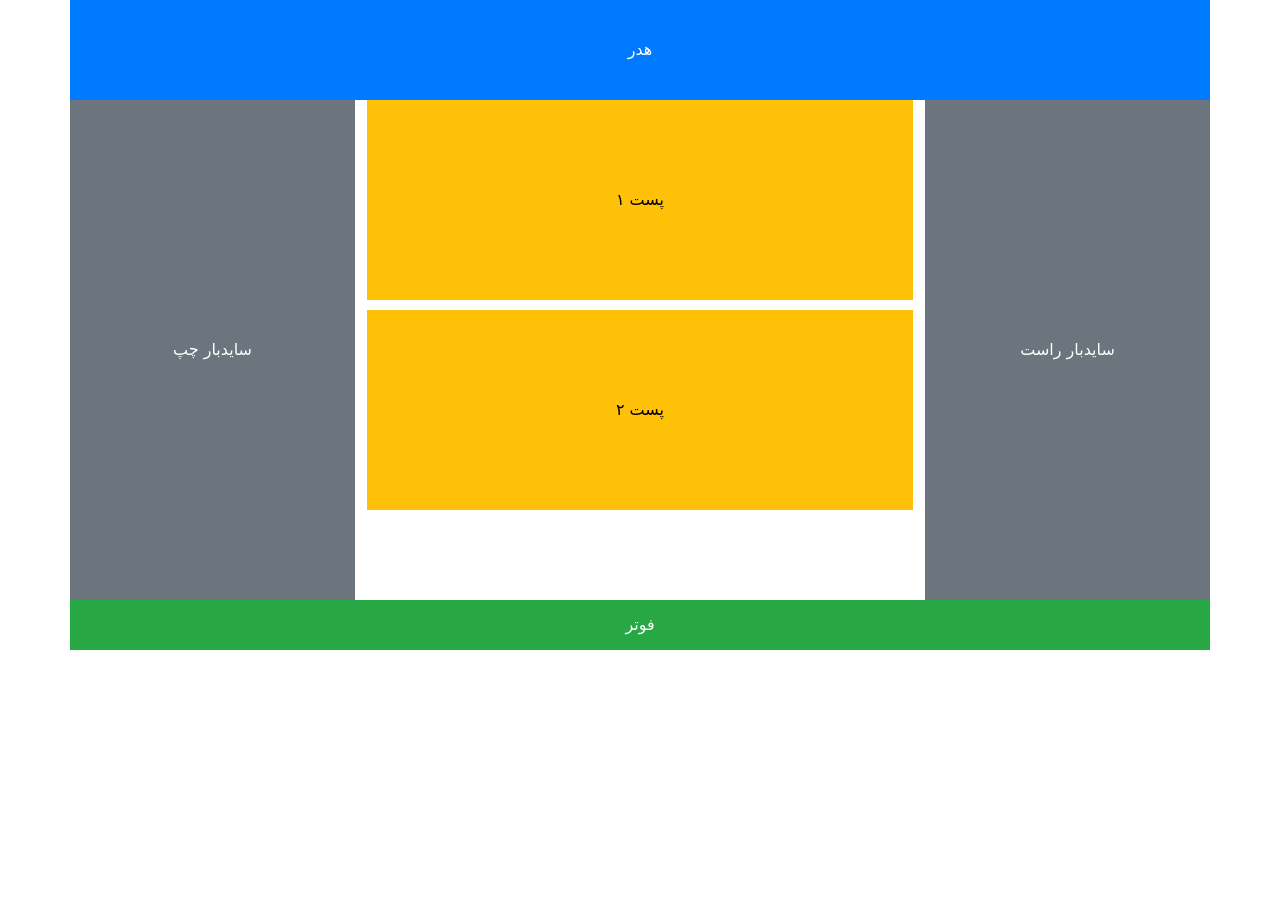
==== index.html @ 5835bd64 "Update index.html" ====
<!DOCTYPE html>
<html lang="fa">
<head>
    <meta charset="UTF-8">
    <meta name="viewport" content="width=device-width, initial-scale=1.0">
    <title>Bootstrap 5 Responsive Grid</title>
    <link href="https://cdn.jsdelivr.net/npm/bootstrap@5.3.0/dist/css/bootstrap.min.css" rel="stylesheet">
    <style>
        .header { height: 100px; background: #007bff; color: white; display: flex; align-items: center; justify-content: center; }
        .sidebar { height: 500px; background: #6c757d; color: white; display: flex; align-items: center; justify-content: center; }
        .post { height: 200px; background: #ffc107; color: black; display: flex; align-items: center; justify-content: center; margin-bottom: 10px; }
        .footer { height: 50px; background: #28a745; color: white; display: flex; align-items: center; justify-content: center; }
    </style>
</head>
<body>

<div class="container">
    <!-- هدر -->
    <div class="row">
        <div class="col-12 header">هدر</div>
    </div>

    <!-- محتوای اصلی -->
    <div class="row">
        <!-- سایدبار چپ (در موبایل زیر پست‌ها قرار می‌گیرد) -->
        <div class="col-md-3 col-12 sidebar">سایدبار چپ</div>
        
        <!-- پست‌ها (در موبایل تمام عرض را می‌گیرد) -->
        <div class="col-md-6 col-12">
            <div class="post">پست ۱</div>
            <div class="post">پست ۲</div>
        </div>

        <!-- سایدبار راست (در موبایل زیر پست‌ها قرار می‌گیرد) -->
        <div class="col-md-3 col-12 sidebar">سایدبار راست</div>
    </div>

    <!-- فوتر -->
    <div class="row">
        <div class="col-12 footer">فوتر</div>
    </div>
</div>

</body>
</html>
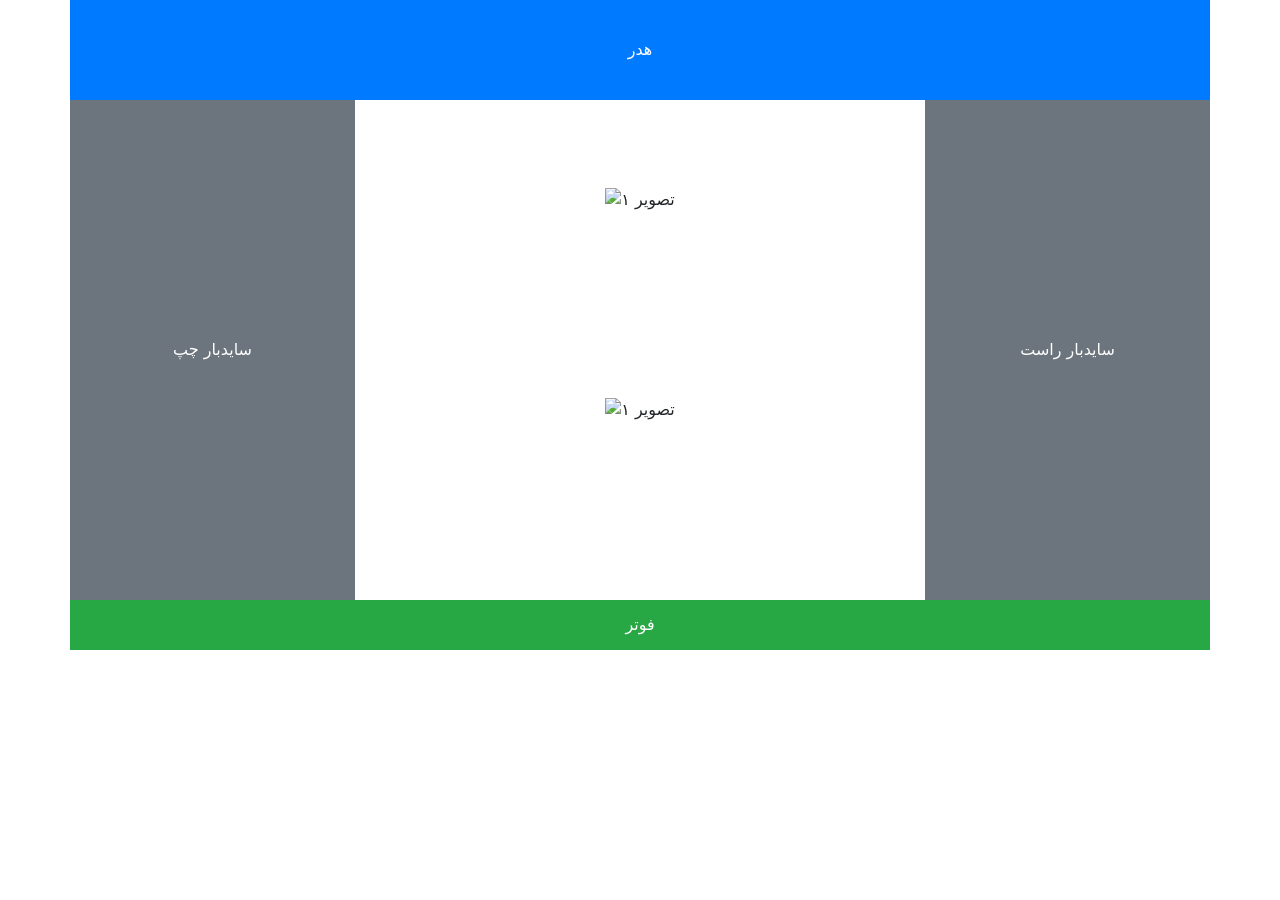
==== commit c7102182: "Update index.html" ====
--- a/index.html
+++ b/index.html
@@ -3,12 +3,12 @@
 <head>
     <meta charset="UTF-8">
     <meta name="viewport" content="width=device-width, initial-scale=1.0">
-    <title>Bootstrap 5 Responsive Grid</title>
+    <title>Bootstrap 5 Responsive Grid with Carousel</title>
     <link href="https://cdn.jsdelivr.net/npm/bootstrap@5.3.0/dist/css/bootstrap.min.css" rel="stylesheet">
     <style>
         .header { height: 100px; background: #007bff; color: white; display: flex; align-items: center; justify-content: center; }
         .sidebar { height: 500px; background: #6c757d; color: white; display: flex; align-items: center; justify-content: center; }
-        .post { height: 200px; background: #ffc107; color: black; display: flex; align-items: center; justify-content: center; margin-bottom: 10px; }
+        .post { height: 200px; display: flex; align-items: center; justify-content: center; margin-bottom: 10px; }
         .footer { height: 50px; background: #28a745; color: white; display: flex; align-items: center; justify-content: center; }
     </style>
 </head>
@@ -22,16 +22,78 @@
 
     <!-- محتوای اصلی -->
     <div class="row">
-        <!-- سایدبار چپ (در موبایل زیر پست‌ها قرار می‌گیرد) -->
+        <!-- سایدبار چپ -->
         <div class="col-md-3 col-12 sidebar">سایدبار چپ</div>
-        
-        <!-- پست‌ها (در موبایل تمام عرض را می‌گیرد) -->
+
+        <!-- پست‌ها -->
         <div class="col-md-6 col-12">
-            <div class="post">پست ۱</div>
-            <div class="post">پست ۲</div>
+            <!-- پست ۱ -->
+            <div class="post">
+                <div id="carouselPost1" class="carousel slide" data-bs-ride="carousel">
+                    <div class="carousel-indicators">
+                        <button type="button" data-bs-target="#carouselPost1" data-bs-slide-to="0" class="active"></button>
+                        <button type="button" data-bs-target="#carouselPost1" data-bs-slide-to="1"></button>
+                        <button type="button" data-bs-target="#carouselPost1" data-bs-slide-to="2"></button>
+                        <button type="button" data-bs-target="#carouselPost1" data-bs-slide-to="3"></button>
+                    </div>
+                    <div class="carousel-inner">
+                        <div class="carousel-item active">
+                            <img src="https://raw.githubusercontent.com/Arshiagh22/Arshiagh22.github.io/main/Photoroom-۲۰۲۵۰۱۲۰_۰۰۳۸۰۲.png" class="d-block w-100" alt="تصویر ۱">
+                        </div>
+                        <div class="carousel-item">
+                            <img src="https://raw.githubusercontent.com/Arshiagh22/Arshiagh22.github.io/main/Photoroom-۲۰۲۵۰۱۲۰_۰۰۳۹۳۹.png" class="d-block w-100" alt="تصویر ۲">
+                        </div>
+                        <div class="carousel-item">
+                            <img src="https://raw.githubusercontent.com/Arshiagh22/Arshiagh22.github.io/main/Photoroom-۲۰۲۵۰۱۲۰_۰۰۴۲۴۵.png" class="d-block w-100" alt="تصویر ۳">
+                        </div>
+                        <div class="carousel-item">
+                            <img src="https://raw.githubusercontent.com/Arshiagh22/Arshiagh22.github.io/main/Photoroom-۲۰۲۵۰۱۲۰_۰۰۴۵۱۲.png" class="d-block w-100" alt="تصویر ۴">
+                        </div>
+                    </div>
+                    <button class="carousel-control-prev" type="button" data-bs-target="#carouselPost1" data-bs-slide="prev">
+                        <span class="carousel-control-prev-icon"></span>
+                    </button>
+                    <button class="carousel-control-next" type="button" data-bs-target="#carouselPost1" data-bs-slide="next">
+                        <span class="carousel-control-next-icon"></span>
+                    </button>
+                </div>
+            </div>
+
+            <!-- پست ۲ -->
+            <div class="post">
+                <div id="carouselPost2" class="carousel slide" data-bs-ride="carousel">
+                    <div class="carousel-indicators">
+                        <button type="button" data-bs-target="#carouselPost2" data-bs-slide-to="0" class="active"></button>
+
+<button type="button" data-bs-target="#carouselPost2" data-bs-slide-to="1"></button>
+                        <button type="button" data-bs-target="#carouselPost2" data-bs-slide-to="2"></button>
+                        <button type="button" data-bs-target="#carouselPost2" data-bs-slide-to="3"></button>
+                    </div>
+                    <div class="carousel-inner">
+                        <div class="carousel-item active">
+                            <img src="https://raw.githubusercontent.com/Arshiagh22/Arshiagh22.github.io/main/Photoroom-۲۰۲۵۰۱۲۰_۰۰۴۹۴۷.png" class="d-block w-100" alt="تصویر ۱">
+                        </div>
+                        <div class="carousel-item">
+                            <img src="https://raw.githubusercontent.com/Arshiagh22/Arshiagh22.github.io/main/Photoroom-۲۰۲۵۰۱۲۰_۰۰۵۴۴۴.png" class="d-block w-100" alt="تصویر ۲">
+                        </div>
+                        <div class="carousel-item">
+                            <img src="https://raw.githubusercontent.com/Arshiagh22/Arshiagh22.github.io/main/Photoroom-۲۰۲۵۰۲۱۵_۲۲۲۱۱۱.png" class="d-block w-100" alt="تصویر ۳">
+                        </div>
+                        <div class="carousel-item">
+                            <img src="https://raw.githubusercontent.com/Arshiagh22/Arshiagh22.github.io/main/Photoroom-۲۰۲۵۰۲۱۶_۰۱۵۱۵۹.png" class="d-block w-100" alt="تصویر ۴">
+                        </div>
+                    </div>
+                    <button class="carousel-control-prev" type="button" data-bs-target="#carouselPost2" data-bs-slide="prev">
+                        <span class="carousel-control-prev-icon"></span>
+                    </button>
+                    <button class="carousel-control-next" type="button" data-bs-target="#carouselPost2" data-bs-slide="next">
+                        <span class="carousel-control-next-icon"></span>
+                    </button>
+                </div>
+            </div>
         </div>
 
-        <!-- سایدبار راست (در موبایل زیر پست‌ها قرار می‌گیرد) -->
+        <!-- سایدبار راست -->
         <div class="col-md-3 col-12 sidebar">سایدبار راست</div>
     </div>
 
@@ -41,5 +103,7 @@
     </div>
 </div>
 
+<script src="https://cdn.jsdelivr.net/npm/bootstrap@5.3.0/dist/js/bootstrap.bundle.min.js"></script>
+
 </body>
 </html>
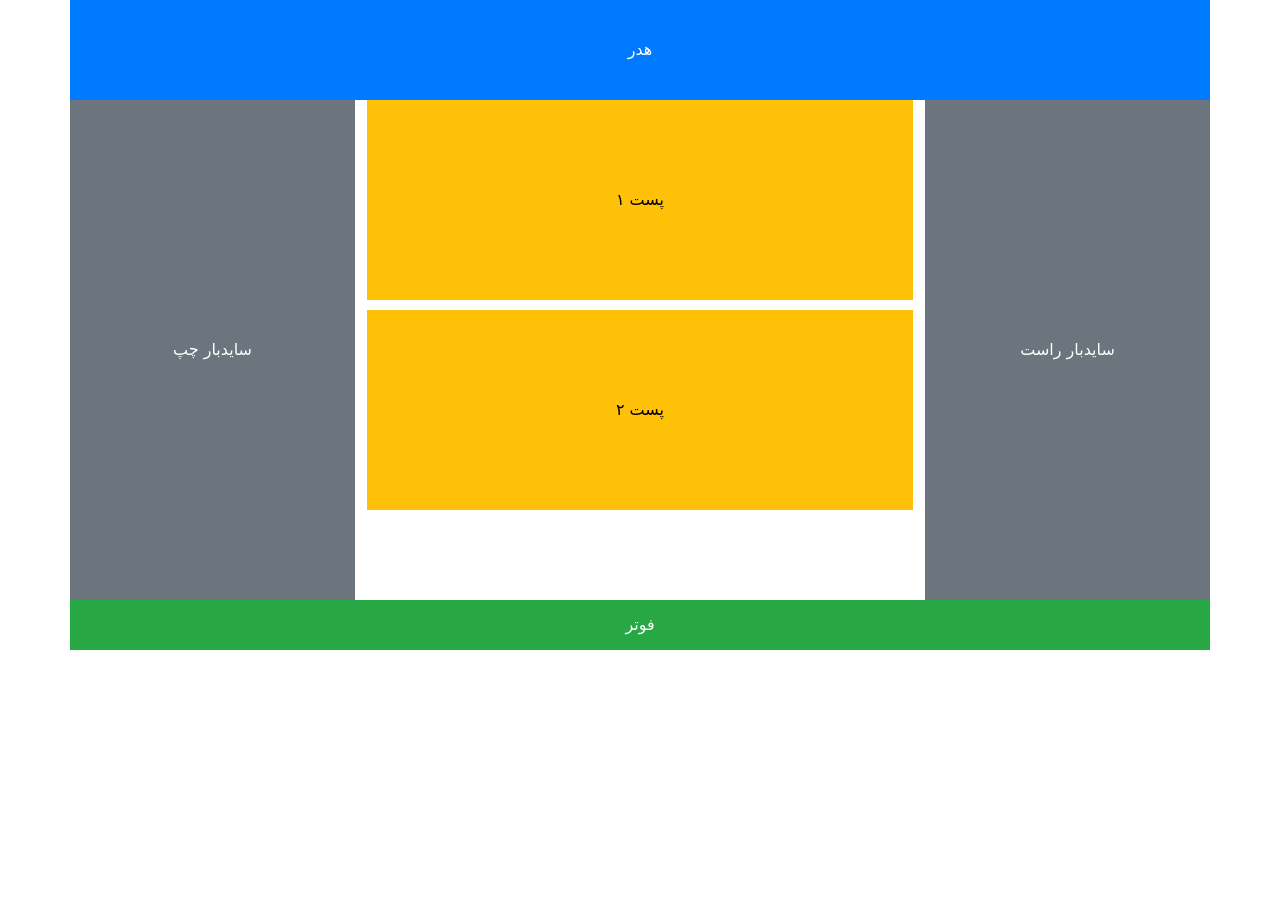
==== commit 847898b9: "Update index.html" ====
--- a/index.html
+++ b/index.html
@@ -3,12 +3,12 @@
 <head>
     <meta charset="UTF-8">
     <meta name="viewport" content="width=device-width, initial-scale=1.0">
-    <title>Bootstrap 5 Responsive Grid with Carousel</title>
+    <title>Bootstrap 5 Responsive Grid</title>
     <link href="https://cdn.jsdelivr.net/npm/bootstrap@5.3.0/dist/css/bootstrap.min.css" rel="stylesheet">
     <style>
         .header { height: 100px; background: #007bff; color: white; display: flex; align-items: center; justify-content: center; }
         .sidebar { height: 500px; background: #6c757d; color: white; display: flex; align-items: center; justify-content: center; }
-        .post { height: 200px; display: flex; align-items: center; justify-content: center; margin-bottom: 10px; }
+        .post { height: 200px; background: #ffc107; color: black; display: flex; align-items: center; justify-content: center; margin-bottom: 10px; }
         .footer { height: 50px; background: #28a745; color: white; display: flex; align-items: center; justify-content: center; }
     </style>
 </head>
@@ -22,78 +22,16 @@
 
     <!-- محتوای اصلی -->
     <div class="row">
-        <!-- سایدبار چپ -->
+        <!-- سایدبار چپ (در موبایل زیر پست‌ها قرار می‌گیرد) -->
         <div class="col-md-3 col-12 sidebar">سایدبار چپ</div>
-
-        <!-- پست‌ها -->
+        
+        <!-- پست‌ها (در موبایل تمام عرض را می‌گیرد) -->
         <div class="col-md-6 col-12">
-            <!-- پست ۱ -->
-            <div class="post">
-                <div id="carouselPost1" class="carousel slide" data-bs-ride="carousel">
-                    <div class="carousel-indicators">
-                        <button type="button" data-bs-target="#carouselPost1" data-bs-slide-to="0" class="active"></button>
-                        <button type="button" data-bs-target="#carouselPost1" data-bs-slide-to="1"></button>
-                        <button type="button" data-bs-target="#carouselPost1" data-bs-slide-to="2"></button>
-                        <button type="button" data-bs-target="#carouselPost1" data-bs-slide-to="3"></button>
-                    </div>
-                    <div class="carousel-inner">
-                        <div class="carousel-item active">
-                            <img src="https://raw.githubusercontent.com/Arshiagh22/Arshiagh22.github.io/main/Photoroom-۲۰۲۵۰۱۲۰_۰۰۳۸۰۲.png" class="d-block w-100" alt="تصویر ۱">
-                        </div>
-                        <div class="carousel-item">
-                            <img src="https://raw.githubusercontent.com/Arshiagh22/Arshiagh22.github.io/main/Photoroom-۲۰۲۵۰۱۲۰_۰۰۳۹۳۹.png" class="d-block w-100" alt="تصویر ۲">
-                        </div>
-                        <div class="carousel-item">
-                            <img src="https://raw.githubusercontent.com/Arshiagh22/Arshiagh22.github.io/main/Photoroom-۲۰۲۵۰۱۲۰_۰۰۴۲۴۵.png" class="d-block w-100" alt="تصویر ۳">
-                        </div>
-                        <div class="carousel-item">
-                            <img src="https://raw.githubusercontent.com/Arshiagh22/Arshiagh22.github.io/main/Photoroom-۲۰۲۵۰۱۲۰_۰۰۴۵۱۲.png" class="d-block w-100" alt="تصویر ۴">
-                        </div>
-                    </div>
-                    <button class="carousel-control-prev" type="button" data-bs-target="#carouselPost1" data-bs-slide="prev">
-                        <span class="carousel-control-prev-icon"></span>
-                    </button>
-                    <button class="carousel-control-next" type="button" data-bs-target="#carouselPost1" data-bs-slide="next">
-                        <span class="carousel-control-next-icon"></span>
-                    </button>
-                </div>
-            </div>
-
-            <!-- پست ۲ -->
-            <div class="post">
-                <div id="carouselPost2" class="carousel slide" data-bs-ride="carousel">
-                    <div class="carousel-indicators">
-                        <button type="button" data-bs-target="#carouselPost2" data-bs-slide-to="0" class="active"></button>
-
-<button type="button" data-bs-target="#carouselPost2" data-bs-slide-to="1"></button>
-                        <button type="button" data-bs-target="#carouselPost2" data-bs-slide-to="2"></button>
-                        <button type="button" data-bs-target="#carouselPost2" data-bs-slide-to="3"></button>
-                    </div>
-                    <div class="carousel-inner">
-                        <div class="carousel-item active">
-                            <img src="https://raw.githubusercontent.com/Arshiagh22/Arshiagh22.github.io/main/Photoroom-۲۰۲۵۰۱۲۰_۰۰۴۹۴۷.png" class="d-block w-100" alt="تصویر ۱">
-                        </div>
-                        <div class="carousel-item">
-                            <img src="https://raw.githubusercontent.com/Arshiagh22/Arshiagh22.github.io/main/Photoroom-۲۰۲۵۰۱۲۰_۰۰۵۴۴۴.png" class="d-block w-100" alt="تصویر ۲">
-                        </div>
-                        <div class="carousel-item">
-                            <img src="https://raw.githubusercontent.com/Arshiagh22/Arshiagh22.github.io/main/Photoroom-۲۰۲۵۰۲۱۵_۲۲۲۱۱۱.png" class="d-block w-100" alt="تصویر ۳">
-                        </div>
-                        <div class="carousel-item">
-                            <img src="https://raw.githubusercontent.com/Arshiagh22/Arshiagh22.github.io/main/Photoroom-۲۰۲۵۰۲۱۶_۰۱۵۱۵۹.png" class="d-block w-100" alt="تصویر ۴">
-                        </div>
-                    </div>
-                    <button class="carousel-control-prev" type="button" data-bs-target="#carouselPost2" data-bs-slide="prev">
-                        <span class="carousel-control-prev-icon"></span>
-                    </button>
-                    <button class="carousel-control-next" type="button" data-bs-target="#carouselPost2" data-bs-slide="next">
-                        <span class="carousel-control-next-icon"></span>
-                    </button>
-                </div>
-            </div>
+            <div class="post">پست ۱</div>
+            <div class="post">پست ۲</div>
         </div>
 
-        <!-- سایدبار راست -->
+        <!-- سایدبار راست (در موبایل زیر پست‌ها قرار می‌گیرد) -->
         <div class="col-md-3 col-12 sidebar">سایدبار راست</div>
     </div>
 
@@ -103,7 +41,5 @@
     </div>
 </div>
 
-<script src="https://cdn.jsdelivr.net/npm/bootstrap@5.3.0/dist/js/bootstrap.bundle.min.js"></script>
-
 </body>
 </html>
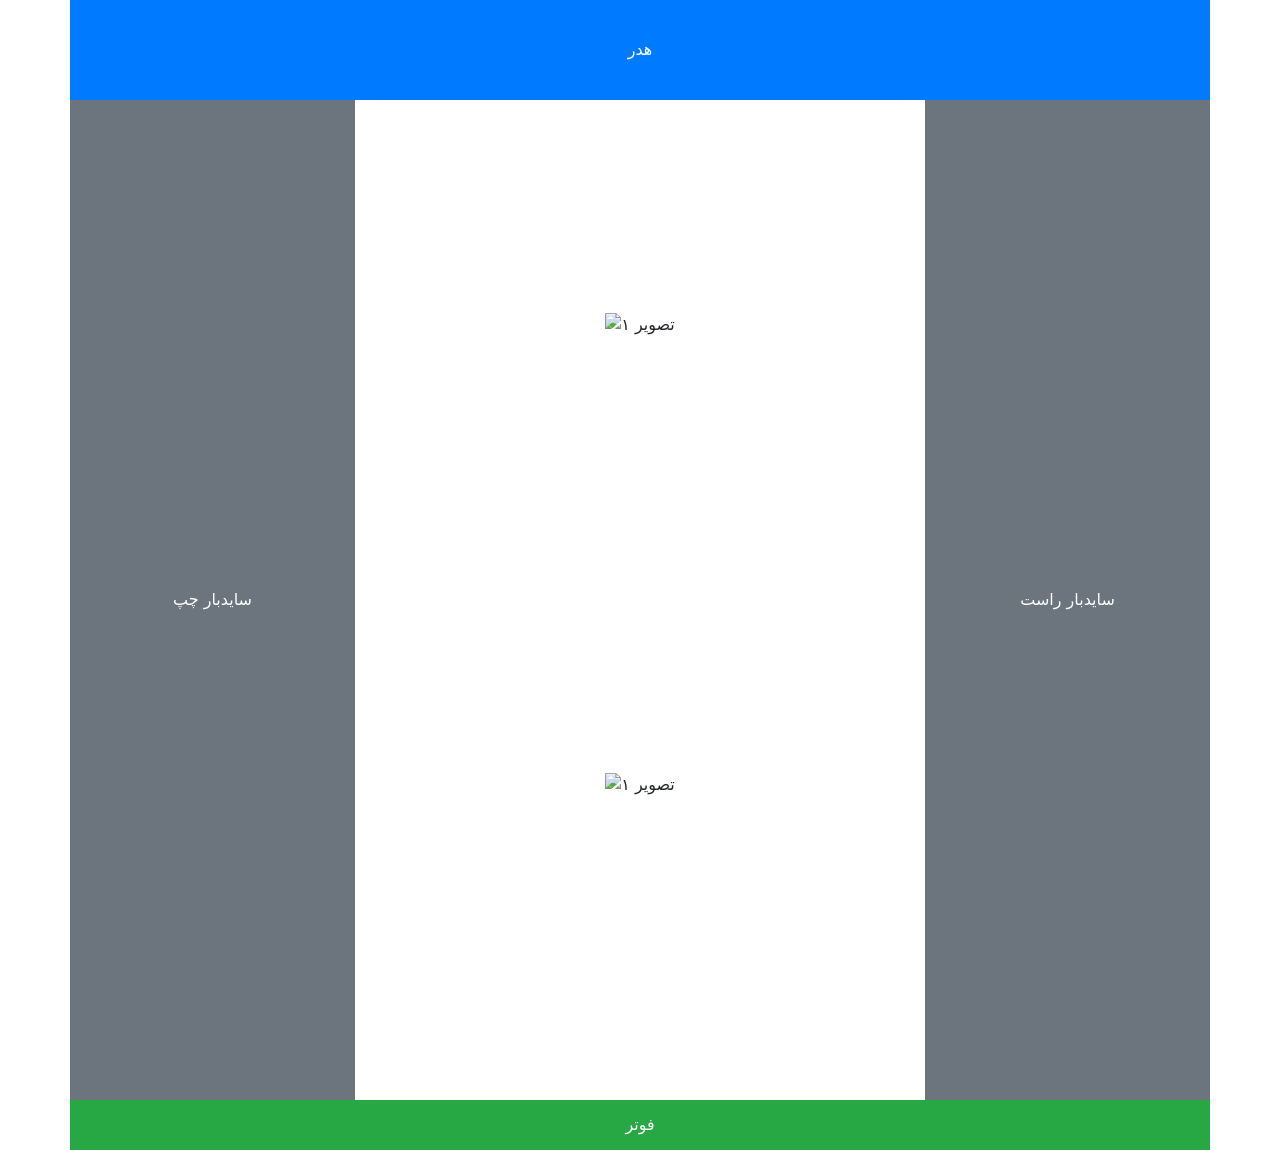
==== commit d2a8c06c: "Update index.html" ====
--- a/index.html
+++ b/index.html
@@ -3,12 +3,12 @@
 <head>
     <meta charset="UTF-8">
     <meta name="viewport" content="width=device-width, initial-scale=1.0">
-    <title>Bootstrap 5 Responsive Grid</title>
+    <title>Bootstrap 5 Responsive Grid with Carousel</title>
     <link href="https://cdn.jsdelivr.net/npm/bootstrap@5.3.0/dist/css/bootstrap.min.css" rel="stylesheet">
     <style>
         .header { height: 100px; background: #007bff; color: white; display: flex; align-items: center; justify-content: center; }
-        .sidebar { height: 500px; background: #6c757d; color: white; display: flex; align-items: center; justify-content: center; }
-        .post { height: 200px; background: #ffc107; color: black; display: flex; align-items: center; justify-content: center; margin-bottom: 10px; }
+        .sidebar { height: 1000px; background: #6c757d; color: white; display: flex; align-items: center; justify-content: center; }
+        .post { height: 450px; display: flex; align-items: center; justify-content: center; margin-bottom: 10px; }
         .footer { height: 50px; background: #28a745; color: white; display: flex; align-items: center; justify-content: center; }
     </style>
 </head>
@@ -22,16 +22,78 @@
 
     <!-- محتوای اصلی -->
     <div class="row">
-        <!-- سایدبار چپ (در موبایل زیر پست‌ها قرار می‌گیرد) -->
+        <!-- سایدبار چپ -->
         <div class="col-md-3 col-12 sidebar">سایدبار چپ</div>
-        
-        <!-- پست‌ها (در موبایل تمام عرض را می‌گیرد) -->
+
+        <!-- پست‌ها -->
         <div class="col-md-6 col-12">
-            <div class="post">پست ۱</div>
-            <div class="post">پست ۲</div>
+            <!-- پست ۱ -->
+            <div class="post">
+                <div id="carouselPost1" class="carousel slide" data-bs-ride="carousel">
+                    <div class="carousel-indicators">
+                        <button type="button" data-bs-target="#carouselPost1" data-bs-slide-to="0" class="active"></button>
+                        <button type="button" data-bs-target="#carouselPost1" data-bs-slide-to="1"></button>
+                        <button type="button" data-bs-target="#carouselPost1" data-bs-slide-to="2"></button>
+                        <button type="button" data-bs-target="#carouselPost1" data-bs-slide-to="3"></button>
+                    </div>
+                    <div class="carousel-inner">
+                        <div class="carousel-item active">
+                            <img src="https://raw.githubusercontent.com/Arshiagh22/Arshiagh22.github.io/main/Photoroom-۲۰۲۵۰۱۲۰_۰۰۳۸۰۲.png" class="d-block w-100" alt="تصویر ۱">
+                        </div>
+                        <div class="carousel-item">
+                            <img src="https://raw.githubusercontent.com/Arshiagh22/Arshiagh22.github.io/main/Photoroom-۲۰۲۵۰۱۲۰_۰۰۳۹۳۹.png" class="d-block w-100" alt="تصویر ۲">
+                        </div>
+                        <div class="carousel-item">
+                            <img src="https://raw.githubusercontent.com/Arshiagh22/Arshiagh22.github.io/main/Photoroom-۲۰۲۵۰۱۲۰_۰۰۴۲۴۵.png" class="d-block w-100" alt="تصویر ۳">
+                        </div>
+                        <div class="carousel-item">
+                            <img src="https://raw.githubusercontent.com/Arshiagh22/Arshiagh22.github.io/main/Photoroom-۲۰۲۵۰۱۲۰_۰۰۴۵۱۲.png" class="d-block w-100" alt="تصویر ۴">
+                        </div>
+                    </div>
+                    <button class="carousel-control-prev" type="button" data-bs-target="#carouselPost1" data-bs-slide="prev">
+                        <span class="carousel-control-prev-icon"></span>
+                    </button>
+                    <button class="carousel-control-next" type="button" data-bs-target="#carouselPost1" data-bs-slide="next">
+                        <span class="carousel-control-next-icon"></span>
+                    </button>
+                </div>
+            </div>
+
+            <!-- پست ۲ -->
+            <div class="post">
+                <div id="carouselPost2" class="carousel slide" data-bs-ride="carousel">
+                    <div class="carousel-indicators">
+                        <button type="button" data-bs-target="#carouselPost2" data-bs-slide-to="0" class="active"></button>
+
+<button type="button" data-bs-target="#carouselPost2" data-bs-slide-to="1"></button>
+                        <button type="button" data-bs-target="#carouselPost2" data-bs-slide-to="2"></button>
+                        <button type="button" data-bs-target="#carouselPost2" data-bs-slide-to="3"></button>
+                    </div>
+                    <div class="carousel-inner">
+                        <div class="carousel-item active">
+                            <img src="https://raw.githubusercontent.com/Arshiagh22/Arshiagh22.github.io/main/Photoroom-۲۰۲۵۰۱۲۰_۰۰۴۹۴۷.png" class="d-block w-100" alt="تصویر ۱">
+                        </div>
+                        <div class="carousel-item">
+                            <img src="https://raw.githubusercontent.com/Arshiagh22/Arshiagh22.github.io/main/Photoroom-۲۰۲۵۰۱۲۰_۰۰۵۴۴۴.png" class="d-block w-100" alt="تصویر ۲">
+                        </div>
+                        <div class="carousel-item">
+                            <img src="https://raw.githubusercontent.com/Arshiagh22/Arshiagh22.github.io/main/Photoroom-۲۰۲۵۰۲۱۵_۲۲۲۱۱۱.png" class="d-block w-100" alt="تصویر ۳">
+                        </div>
+                        <div class="carousel-item">
+                            <img src="https://raw.githubusercontent.com/Arshiagh22/Arshiagh22.github.io/main/Photoroom-۲۰۲۵۰۲۱۶_۰۱۵۱۵۹.png" class="d-block w-100" alt="تصویر ۴">
+                        </div>
+                    </div>
+                    <button class="carousel-control-prev" type="button" data-bs-target="#carouselPost2" data-bs-slide="prev">
+                        <span class="carousel-control-prev-icon"></span>
+                    </button>
+                    <button class="carousel-control-next" type="button" data-bs-target="#carouselPost2" data-bs-slide="next">
+                        <span class="carousel-control-next-icon"></span>
+                    </button>
+                </div>
+            </div>
         </div>
 
-        <!-- سایدبار راست (در موبایل زیر پست‌ها قرار می‌گیرد) -->
+        <!-- سایدبار راست -->
         <div class="col-md-3 col-12 sidebar">سایدبار راست</div>
     </div>
 
@@ -41,5 +103,7 @@
     </div>
 </div>
 
+<script src="https://cdn.jsdelivr.net/npm/bootstrap@5.3.0/dist/js/bootstrap.bundle.min.js"></script>
+
 </body>
-</html>
+                </html>
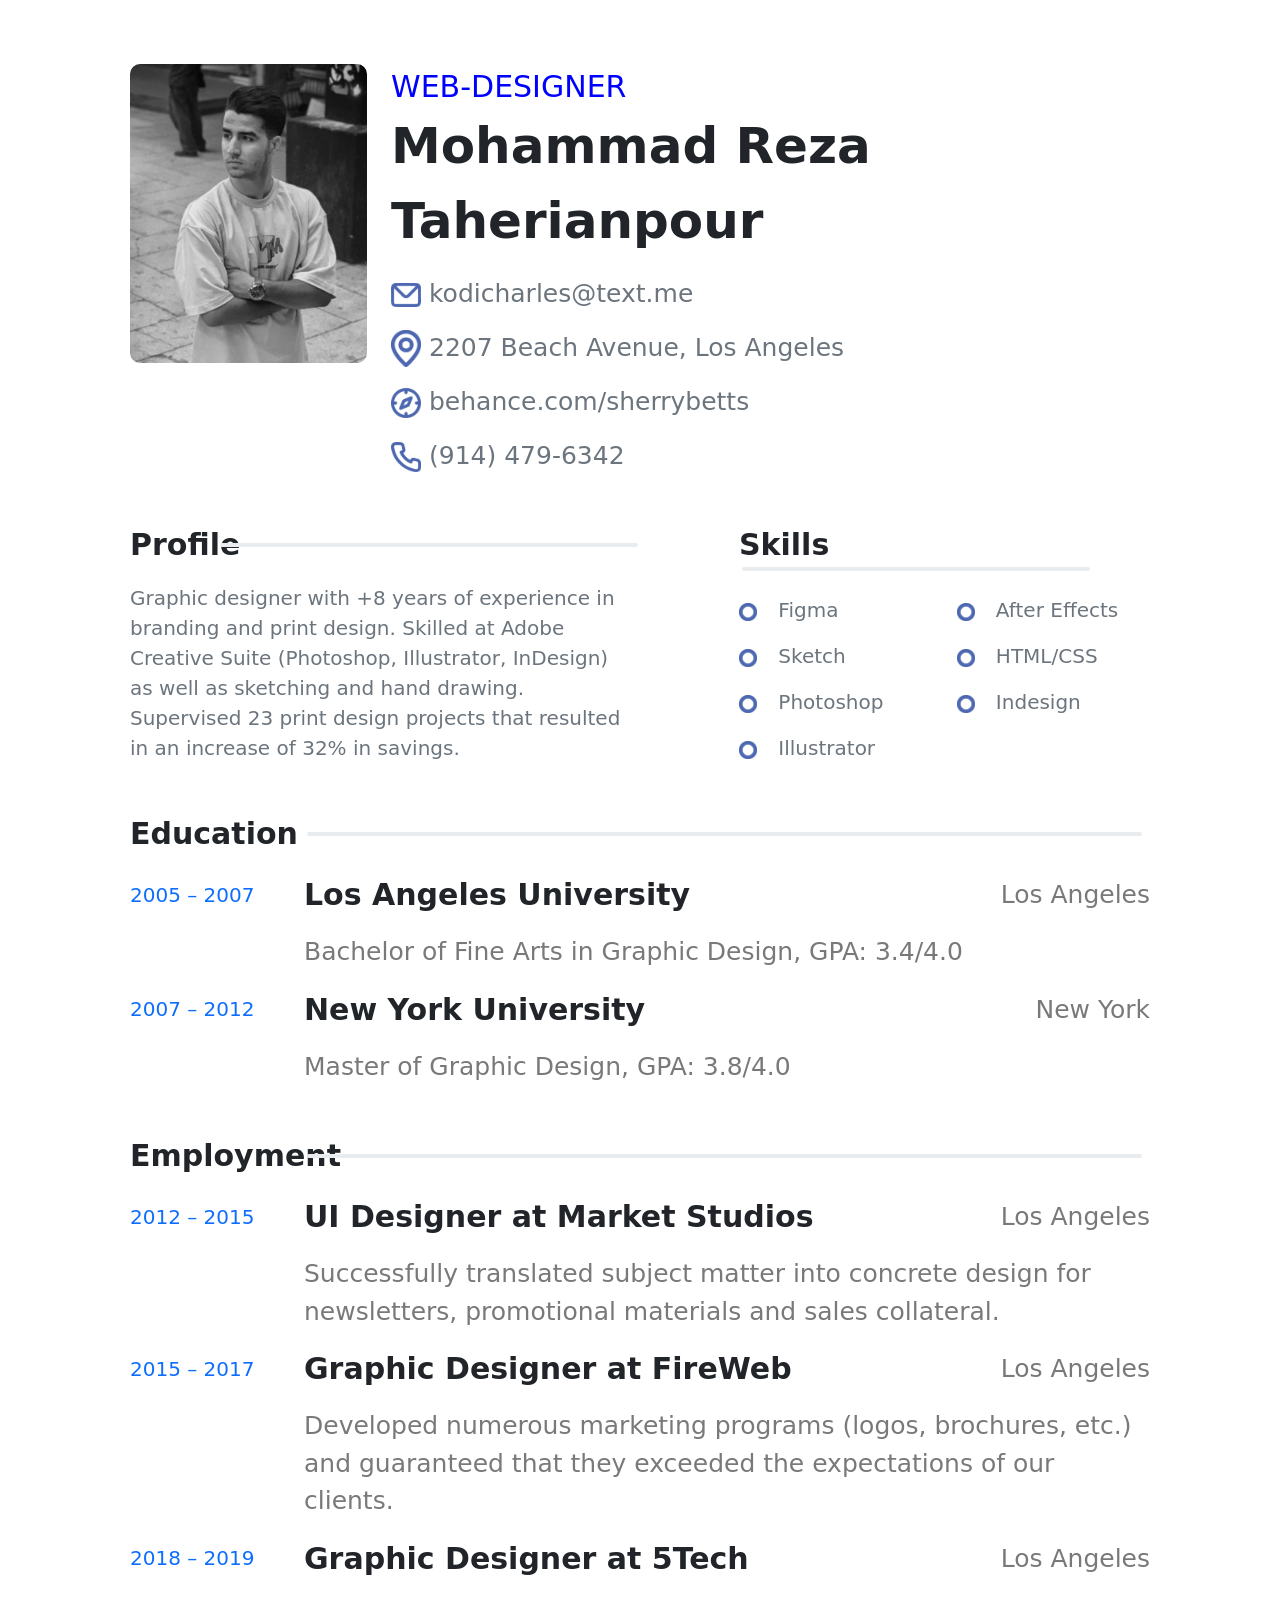
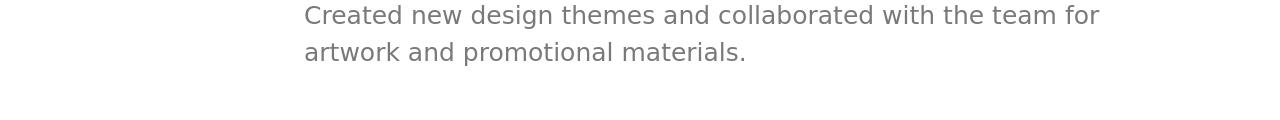
==== commit 9783a348: "Add files via upload" ====
--- a/index.html
+++ b/index.html
@@ -1,109 +1,233 @@
-<!DOCTYPE html>
-<html lang="fa">
-<head>
-    <meta charset="UTF-8">
-    <meta name="viewport" content="width=device-width, initial-scale=1.0">
-    <title>Bootstrap 5 Responsive Grid with Carousel</title>
-    <link href="https://cdn.jsdelivr.net/npm/bootstrap@5.3.0/dist/css/bootstrap.min.css" rel="stylesheet">
-    <style>
-        .header { height: 100px; background: #007bff; color: white; display: flex; align-items: center; justify-content: center; }
-        .sidebar { height: 1000px; background: #6c757d; color: white; display: flex; align-items: center; justify-content: center; }
-        .post { height: 450px; display: flex; align-items: center; justify-content: center; margin-bottom: 10px; }
-        .footer { height: 50px; background: #28a745; color: white; display: flex; align-items: center; justify-content: center; }
-    </style>
-</head>
-<body>
-
-<div class="container">
-    <!-- هدر -->
-    <div class="row">
-        <div class="col-12 header">هدر</div>
-    </div>
-
-    <!-- محتوای اصلی -->
-    <div class="row">
-        <!-- سایدبار چپ -->
-        <div class="col-md-3 col-12 sidebar">سایدبار چپ</div>
-
-        <!-- پست‌ها -->
-        <div class="col-md-6 col-12">
-            <!-- پست ۱ -->
-            <div class="post">
-                <div id="carouselPost1" class="carousel slide" data-bs-ride="carousel">
-                    <div class="carousel-indicators">
-                        <button type="button" data-bs-target="#carouselPost1" data-bs-slide-to="0" class="active"></button>
-                        <button type="button" data-bs-target="#carouselPost1" data-bs-slide-to="1"></button>
-                        <button type="button" data-bs-target="#carouselPost1" data-bs-slide-to="2"></button>
-                        <button type="button" data-bs-target="#carouselPost1" data-bs-slide-to="3"></button>
-                    </div>
-                    <div class="carousel-inner">
-                        <div class="carousel-item active">
-                            <img src="https://raw.githubusercontent.com/Arshiagh22/Arshiagh22.github.io/main/Photoroom-۲۰۲۵۰۱۲۰_۰۰۳۸۰۲.png" class="d-block w-100" alt="تصویر ۱">
-                        </div>
-                        <div class="carousel-item">
-                            <img src="https://raw.githubusercontent.com/Arshiagh22/Arshiagh22.github.io/main/Photoroom-۲۰۲۵۰۱۲۰_۰۰۳۹۳۹.png" class="d-block w-100" alt="تصویر ۲">
-                        </div>
-                        <div class="carousel-item">
-                            <img src="https://raw.githubusercontent.com/Arshiagh22/Arshiagh22.github.io/main/Photoroom-۲۰۲۵۰۱۲۰_۰۰۴۲۴۵.png" class="d-block w-100" alt="تصویر ۳">
-                        </div>
-                        <div class="carousel-item">
-                            <img src="https://raw.githubusercontent.com/Arshiagh22/Arshiagh22.github.io/main/Photoroom-۲۰۲۵۰۱۲۰_۰۰۴۵۱۲.png" class="d-block w-100" alt="تصویر ۴">
-                        </div>
-                    </div>
-                    <button class="carousel-control-prev" type="button" data-bs-target="#carouselPost1" data-bs-slide="prev">
-                        <span class="carousel-control-prev-icon"></span>
-                    </button>
-                    <button class="carousel-control-next" type="button" data-bs-target="#carouselPost1" data-bs-slide="next">
-                        <span class="carousel-control-next-icon"></span>
-                    </button>
-                </div>
-            </div>
-
-            <!-- پست ۲ -->
-            <div class="post">
-                <div id="carouselPost2" class="carousel slide" data-bs-ride="carousel">
-                    <div class="carousel-indicators">
-                        <button type="button" data-bs-target="#carouselPost2" data-bs-slide-to="0" class="active"></button>
-
-<button type="button" data-bs-target="#carouselPost2" data-bs-slide-to="1"></button>
-                        <button type="button" data-bs-target="#carouselPost2" data-bs-slide-to="2"></button>
-                        <button type="button" data-bs-target="#carouselPost2" data-bs-slide-to="3"></button>
-                    </div>
-                    <div class="carousel-inner">
-                        <div class="carousel-item active">
-                            <img src="https://raw.githubusercontent.com/Arshiagh22/Arshiagh22.github.io/main/Photoroom-۲۰۲۵۰۱۲۰_۰۰۴۹۴۷.png" class="d-block w-100" alt="تصویر ۱">
-                        </div>
-                        <div class="carousel-item">
-                            <img src="https://raw.githubusercontent.com/Arshiagh22/Arshiagh22.github.io/main/Photoroom-۲۰۲۵۰۱۲۰_۰۰۵۴۴۴.png" class="d-block w-100" alt="تصویر ۲">
-                        </div>
-                        <div class="carousel-item">
-                            <img src="https://raw.githubusercontent.com/Arshiagh22/Arshiagh22.github.io/main/Photoroom-۲۰۲۵۰۲۱۵_۲۲۲۱۱۱.png" class="d-block w-100" alt="تصویر ۳">
-                        </div>
-                        <div class="carousel-item">
-                            <img src="https://raw.githubusercontent.com/Arshiagh22/Arshiagh22.github.io/main/Photoroom-۲۰۲۵۰۲۱۶_۰۱۵۱۵۹.png" class="d-block w-100" alt="تصویر ۴">
-                        </div>
-                    </div>
-                    <button class="carousel-control-prev" type="button" data-bs-target="#carouselPost2" data-bs-slide="prev">
-                        <span class="carousel-control-prev-icon"></span>
-                    </button>
-                    <button class="carousel-control-next" type="button" data-bs-target="#carouselPost2" data-bs-slide="next">
-                        <span class="carousel-control-next-icon"></span>
-                    </button>
-                </div>
-            </div>
-        </div>
-
-        <!-- سایدبار راست -->
-        <div class="col-md-3 col-12 sidebar">سایدبار راست</div>
-    </div>
-
-    <!-- فوتر -->
-    <div class="row">
-        <div class="col-12 footer">فوتر</div>
-    </div>
-</div>
-
-<script src="https://cdn.jsdelivr.net/npm/bootstrap@5.3.0/dist/js/bootstrap.bundle.min.js"></script>
-
-</body>
-                </html>
+<!DOCTYPE html>
+<html lang="en">
+  <head>
+    <meta charset="UTF-8" />
+    <meta name="viewport" content="width=device-width, initial-scale=1.0" />
+    <title>Document</title>
+    <link
+      href="https://cdn.jsdelivr.net/npm/bootstrap@5.0.2/dist/css/bootstrap.min.css"
+      rel="stylesheet"
+      integrity="sha384-EVSTQN3/azprG1Anm3QDgpJLIm9Nao0Yz1ztcQTwFspd3yD65VohhpuuCOmLASjC"
+      crossorigin="anonymous"
+    />
+    <link href="style.css" rel="stylesheet" />
+  </head>
+  <body>
+    <div class="container-fluid">
+      <div class="row g-0 px-3">
+        <div class="col-lg-1 d-none d-lg-block"></div>
+        <div class="col-12 col-lg-10">
+          <div class="row pt-5 mt-3">
+            <!-- عکس پروفایل -->
+            <div class="col-12 col-md-4 col-lg-3 text-center mb-3">
+              <img class="pro img-fluid" src="/logo/me.png" alt="Profile" />
+            </div>
+            <div class="col-12 col-md-8 col-lg-9 text-center text-md-start">
+              <div class="me-pro">WEB-DESIGNER</div>
+              <div class="name">Mohammad Reza Taherianpour</div>
+              <!-- راه های ارتباطی -->
+              <div class="comm mt-3 text-secondary">
+                <img class="vec me-2" src="logo/email.png" />kodicharles@text.me
+              </div>
+              <div class="comm mt-3 text-secondary">
+                <img class="vec me-2" src="logo/map.png" />2207 Beach Avenue,
+                Los Angeles
+              </div>
+              <div class="comm mt-3 text-secondary">
+                <img
+                  class="vec me-2"
+                  src="logo/Safari.png"
+                />behance.com/sherrybetts
+              </div>
+              <div class="comm mt-3 text-secondary">
+                <img class="vec me-2" src="logo/phone.png" />(914) 479-6342
+              </div>
+            </div>
+          </div>
+        </div>
+      </div>
+
+      <!-- Profile & Skills -->
+      <div class="row g-0 px-3">
+        <div class="col-lg-1 d-none d-lg-block"></div>
+        <div class="col-12 col-lg-10">
+          <div class="row">
+            <!-- Profile -->
+            <div class="col-12 col-lg-6">
+              <div class="row mt-5 align-items-center">
+                <div class="text-b col-12 col-sm-3 col-lg-2">Profile</div>
+                <div class="progress col-12 col-sm-9 col-lg-10"></div>
+              </div>
+              <div class="fs-5 mt-3 text-secondary">
+                Graphic designer with +8 years of experience in branding and
+                print design. Skilled at Adobe Creative Suite (Photoshop,
+                Illustrator, InDesign) as well as sketching and hand drawing.
+                Supervised 23 print design projects that resulted in an increase
+                of 32% in savings.
+              </div>
+            </div>
+            <div class="col-lg-1 d-none d-lg-block"></div>
+            <!-- Skills -->
+            <div class="col-12 col-lg-5 mt-5">
+              <div class="row align-items-center">
+                <div class="text-b col-12 col-sm-3 col-lg-2">Skills</div>
+                <div class="progress col-12 col-sm-9 col-lg-10"></div>
+              </div>
+              <div class="row fs-5 mt-3 text-secondary">
+                <div class="col-6">
+                  <div class="mt-2">
+                    <img class="icon" src="logo/circle.png" /> Figma
+                  </div>
+                  <div class="mt-3">
+                    <img class="icon" src="logo/circle.png" /> Sketch
+                  </div>
+                  <div class="mt-3">
+                    <img class="icon" src="logo/circle.png" /> Photoshop
+                  </div>
+                  <div class="mt-3">
+                    <img class="icon" src="logo/circle.png" /> Illustrator
+                  </div>
+                </div>
+                <div class="col-6">
+                  <div class="mt-2">
+                    <img class="icon" src="logo/circle.png" /> After Effects
+                  </div>
+                  <div class="mt-3">
+                    <img class="icon" src="logo/circle.png" /> HTML/CSS
+                  </div>
+                  <div class="mt-3">
+                    <img class="icon" src="logo/circle.png" /> Indesign
+                  </div>
+                </div>
+              </div>
+            </div>
+          </div>
+        </div>
+      </div>
+
+      <!-- Education -->
+      <div class="row g-0 px-3">
+        <div class="col-lg-1 d-none d-lg-block"></div>
+        <div class="col-12 col-lg-10">
+          <div class="row mt-5 align-items-center">
+            <div class="text-b col-12 col-sm-3 col-lg-2">Education</div>
+            <div class="progress col-12 col-sm-9 col-lg-10"></div>
+          </div>
+          <!-- Los Angeles -->
+          <div class="row mt-3 align-items-center">
+            <div class="col-12 col-md-3 col-lg-2 text-primary fs-5">
+              2005 – 2007
+            </div>
+            <div class="col-12 col-md-6 col-lg-8 text-b">
+              Los Angeles University
+            </div>
+            <div class="col-12 col-md-3 col-lg-2 text-md-end con">
+              Los Angeles
+            </div>
+          </div>
+          <div class="row">
+            <div class="col-md-3 col-lg-2"></div>
+            <div class="col-md-9 col-lg-10 mt-3 con">
+              Bachelor of Fine Arts in Graphic Design, GPA: 3.4/4.0
+            </div>
+          </div>
+          <!-- New York -->
+          <div class="row mt-3 align-items-center">
+            <div class="col-12 col-md-3 col-lg-2 text-primary fs-5">
+              2007 – 2012
+            </div>
+            <div class="col-12 col-md-6 col-lg-8 text-b">
+              New York University
+            </div>
+            <div class="col-12 col-md-3 col-lg-2 text-md-end con">New York</div>
+          </div>
+          <div class="row">
+            <div class="col-md-3 col-lg-2"></div>
+            <div class="col-md-9 col-lg-10 mt-3 con">
+              Master of Graphic Design, GPA: 3.8/4.0
+            </div>
+          </div>
+        </div>
+      </div>
+
+      <!-- Employment -->
+      <div class="row g-0 mb-5 px-3">
+        <div class="col-lg-1 d-none d-lg-block"></div>
+        <div class="col-12 col-lg-10">
+          <div class="row mt-5 align-items-center">
+            <div class="text-b col-12 col-sm-3 col-lg-2">Employment</div>
+            <div class="progress col-12 col-sm-9 col-lg-10"></div>
+          </div>
+          <!-- UI Designer -->
+          <div class="row mt-3 align-items-center">
+            <div class="col-12 col-md-3 col-lg-2 text-primary fs-5">
+              2012 – 2015
+            </div>
+            <div class="col-12 col-md-6 col-lg-8 text-b">
+              UI Designer at Market Studios
+            </div>
+            <div class="col-12 col-md-3 col-lg-2 text-md-end con">
+              Los Angeles
+            </div>
+          </div>
+          <div class="row">
+            <div class="col-md-3 col-lg-2"></div>
+            <div class="col-md-9 col-lg-10 mt-3 con">
+              Successfully translated subject matter into concrete design for
+              newsletters, promotional materials and sales collateral.
+            </div>
+          </div>
+          <!-- Graphic Designer at FireWeb -->
+          <div class="row mt-3 align-items-center">
+            <div class="col-12 col-md-3 col-lg-2 text-primary fs-5">
+              2015 – 2017
+            </div>
+            <div class="col-12 col-md-6 col-lg-8 text-b">
+              Graphic Designer at FireWeb
+            </div>
+            <div class="col-12 col-md-3 col-lg-2 text-md-end con">
+              Los Angeles
+            </div>
+          </div>
+          <div class="row">
+            <div class="col-md-3 col-lg-2"></div>
+            <div class="col-md-9 col-lg-10 mt-3 con">
+              Developed numerous marketing programs (logos, brochures, etc.) and
+              guaranteed that they exceeded the expectations of our clients.
+            </div>
+          </div>
+          <!-- Graphic Designer at 5Tech -->
+          <div class="row mt-3 align-items-center">
+            <div class="col-12 col-md-3 col-lg-2 text-primary fs-5">
+              2018 – 2019
+            </div>
+            <div class="col-12 col-md-6 col-lg-8 text-b">
+              Graphic Designer at 5Tech
+            </div>
+            <div class="col-12 col-md-3 col-lg-2 text-md-end con">
+              Los Angeles
+            </div>
+          </div>
+          <div class="row">
+            <div class="col-md-3 col-lg-2"></div>
+            <div class="col-md-9 col-lg-10 mt-3 con">
+              Created new design themes and collaborated with the team for
+              artwork and promotional materials.
+            </div>
+          </div>
+        </div>
+      </div>
+    </div>
+
+    <script
+      src="https://cdn.jsdelivr.net/npm/@popperjs/core@2.9.2/dist/umd/popper.min.js"
+      integrity="sha384-IQsoLXl5PILFhosVNubq5LC7Qb9DXgDA9i+tQ8Zj3iwWAwPtgFTxbJ8NT4GN1R8p"
+      crossorigin="anonymous"
+    ></script>
+    <script
+      src="https://cdn.jsdelivr.net/npm/bootstrap@5.0.2/dist/js/bootstrap.min.js"
+      integrity="sha384-cVKIPhGWiC2Al4u+LWgxfKTRIcfu0JTxR+EQDz/bgldoEyl4H0zUF0QKbrJ0EcQF"
+      crossorigin="anonymous"
+    ></script>
+  </body>
+</html>
--- a/style.css
+++ b/style.css
@@ -0,0 +1,40 @@
+.pro {
+  width: 270px;
+  border-radius: 10px;
+}
+.me-pro {
+  font-size: 30px;
+  color: blue;
+}
+.name {
+  font-size: 50px;
+  font-weight: bold;
+}
+.vec {
+  width: 30px;
+}
+.comm {
+  font-size: 25px;
+}
+.text-b {
+  font-size: 30px;
+  font-weight: bold;
+}
+.progress {
+  height: 4px;
+}
+.icon {
+  width: 18px;
+  align-items: center;
+  margin-right: 15px;
+}
+.con {
+  color: rgb(121, 121, 121);
+  font-size: 25px;
+}
+@media (min-width: 570px) {
+  .progress {
+    width: 80%;
+    margin-left: 15px;
+  }
+}
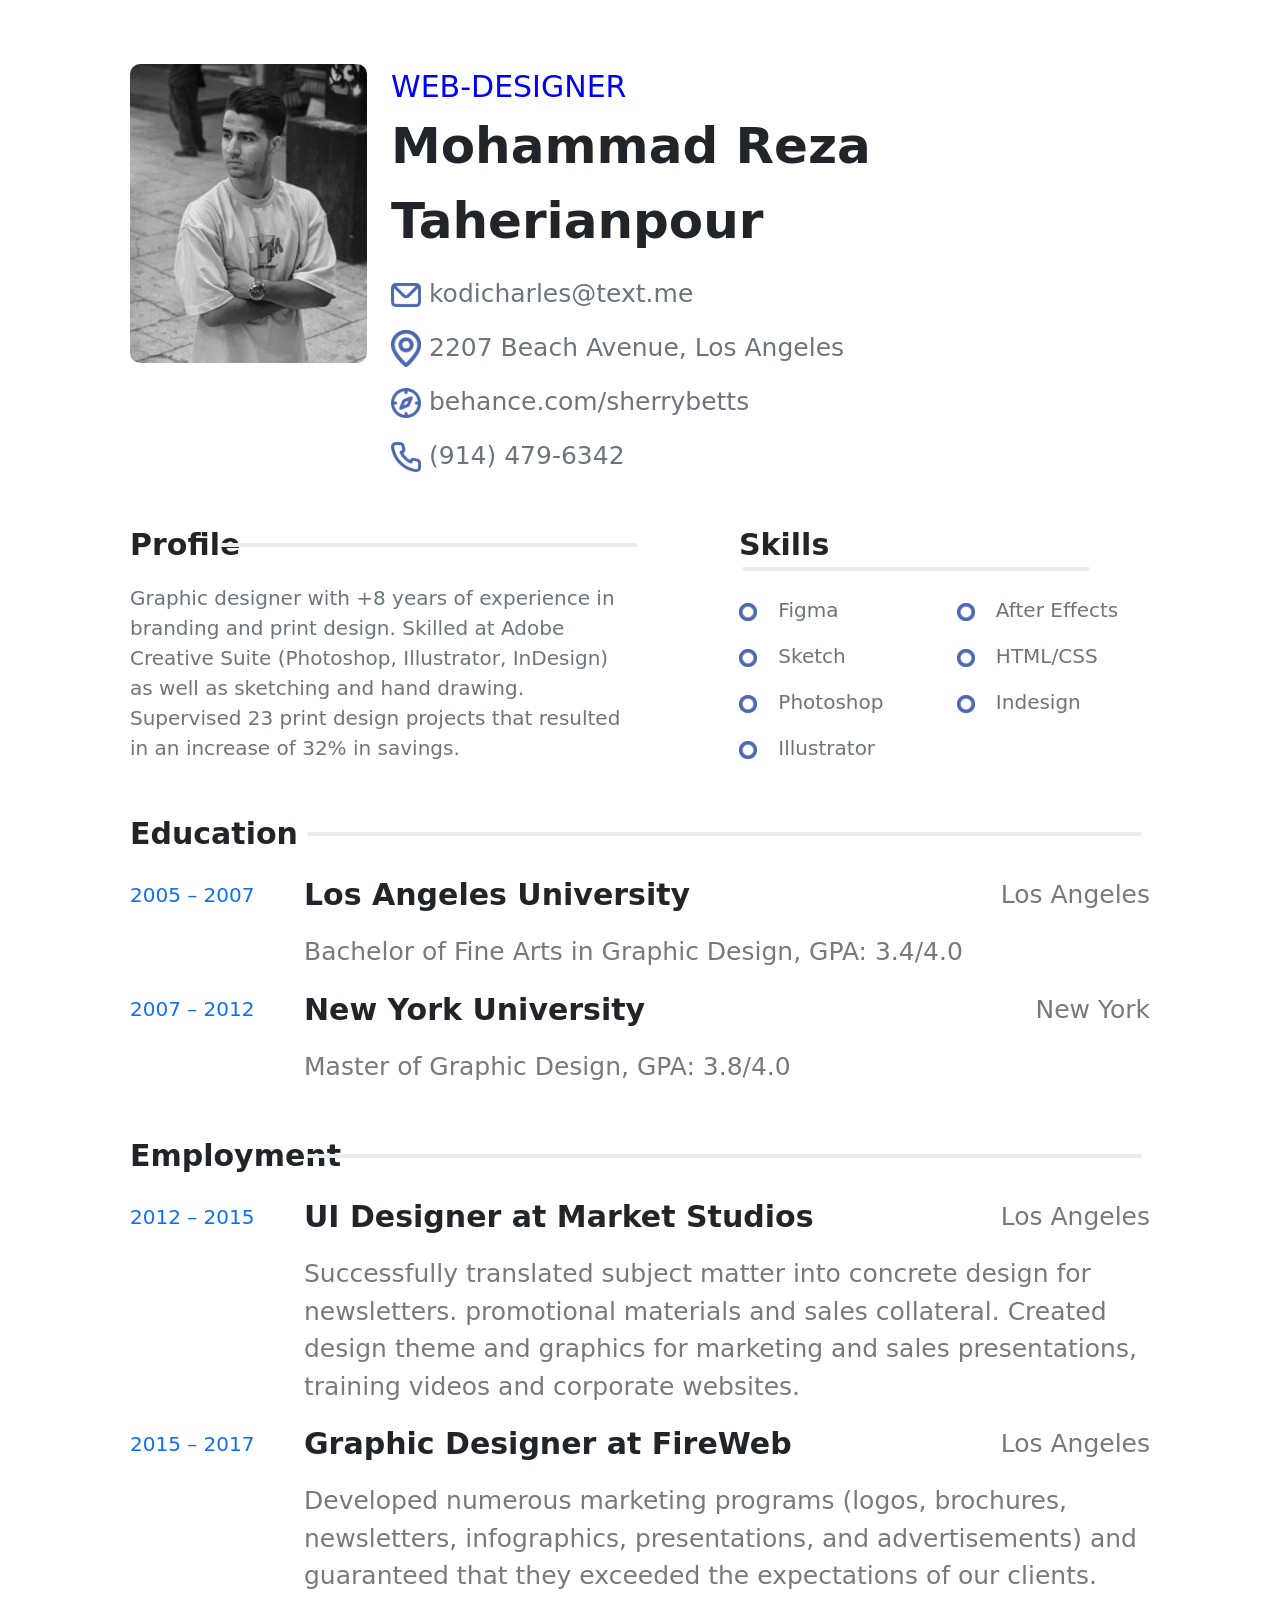
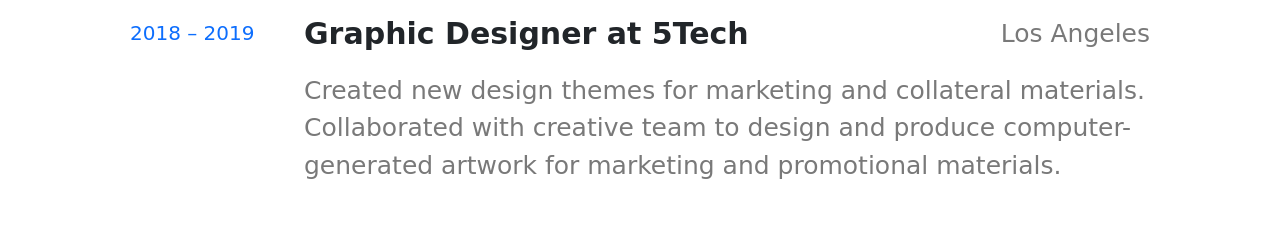
==== commit 7585883d: "Update index.html" ====
--- a/index.html
+++ b/index.html
@@ -173,8 +173,7 @@
           <div class="row">
             <div class="col-md-3 col-lg-2"></div>
             <div class="col-md-9 col-lg-10 mt-3 con">
-              Successfully translated subject matter into concrete design for
-              newsletters, promotional materials and sales collateral.
+              Successfully translated subject matter into concrete design for newsletters. promotional materials and sales collateral. Created design theme and graphics for marketing and sales presentations, training videos and corporate websites.
             </div>
           </div>
           <!-- Graphic Designer at FireWeb -->
@@ -192,8 +191,7 @@
           <div class="row">
             <div class="col-md-3 col-lg-2"></div>
             <div class="col-md-9 col-lg-10 mt-3 con">
-              Developed numerous marketing programs (logos, brochures, etc.) and
-              guaranteed that they exceeded the expectations of our clients.
+             Developed numerous marketing programs (logos, brochures, newsletters, infographics, presentations, and advertisements) and guaranteed that they exceeded the expectations of our clients.
             </div>
           </div>
           <!-- Graphic Designer at 5Tech -->
@@ -211,8 +209,7 @@
           <div class="row">
             <div class="col-md-3 col-lg-2"></div>
             <div class="col-md-9 col-lg-10 mt-3 con">
-              Created new design themes and collaborated with the team for
-              artwork and promotional materials.
+             Created new design themes for marketing and collateral materials. Collaborated with creative team to design and produce computer-generated artwork for marketing and promotional materials.
             </div>
           </div>
         </div>
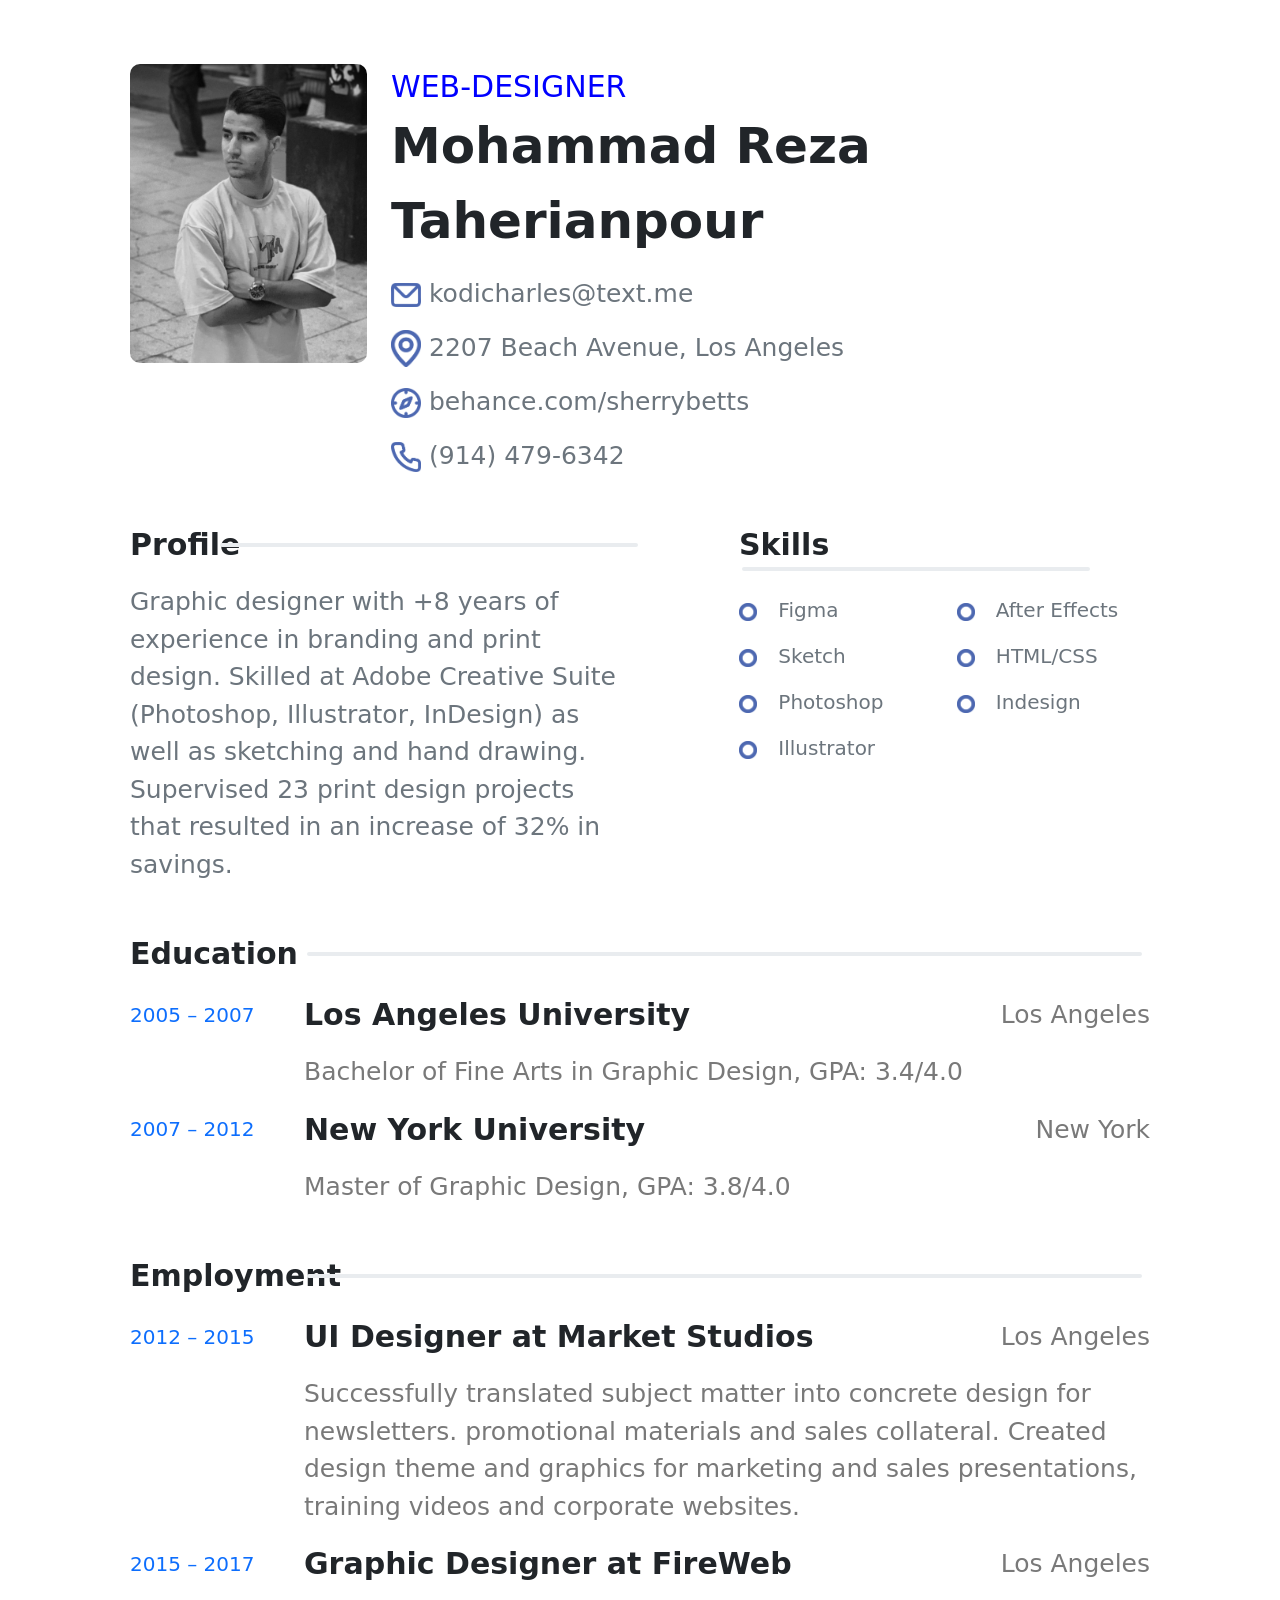
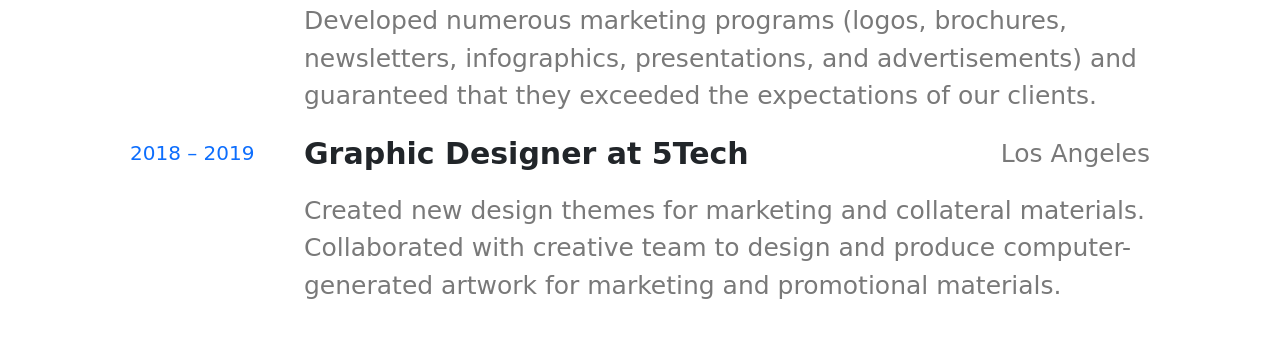
==== commit 25303c0c: "Update index.html" ====
--- a/index.html
+++ b/index.html
@@ -58,7 +58,7 @@
                 <div class="text-b col-12 col-sm-3 col-lg-2">Profile</div>
                 <div class="progress col-12 col-sm-9 col-lg-10"></div>
               </div>
-              <div class="fs-5 mt-3 text-secondary">
+              <div class="con mt-3 text-secondary">
                 Graphic designer with +8 years of experience in branding and
                 print design. Skilled at Adobe Creative Suite (Photoshop,
                 Illustrator, InDesign) as well as sketching and hand drawing.
